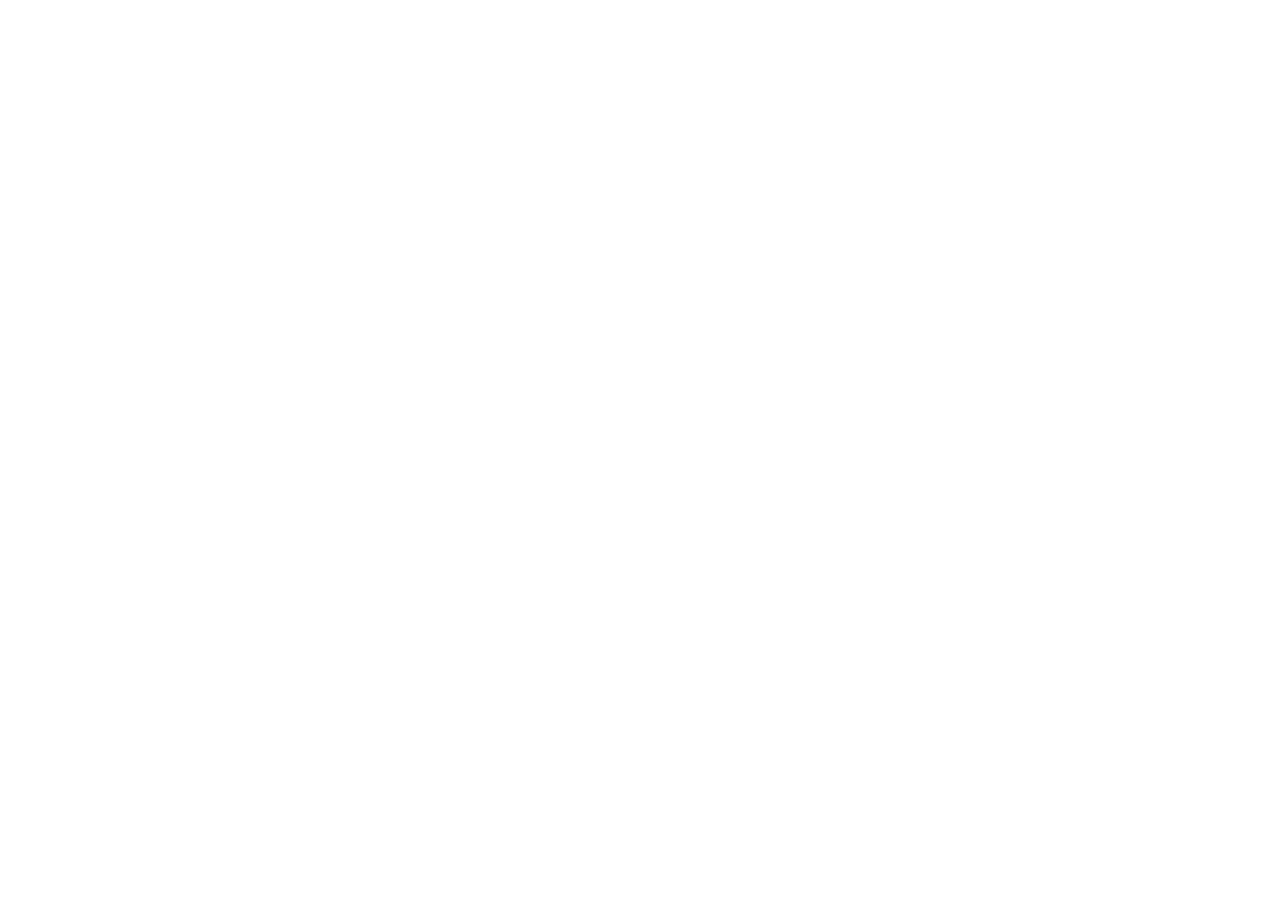
==== fortune.html @ e2950552 "start fortune page" ====
<!Doctype html>
<html>
  <head>
  <title>Fortune</title>
    <meta charset="utf-8">
    <link rel="stylesheet" href="css/fortune-styles.css">
    <meta name="description" content="Fortune magazint - Bitter Sweets.">
    <link href='https://fonts.googleapis.com/css?family=Kadwa' rel='stylesheet' type='text/css'>
    <link href='https://fonts.googleapis.com/css?family=Roboto:400' rel='stylesheet' type='text/css'>
  </head>
  <body>
    <div class="wrapper">
<!-- date volume -->
      <header class="header1"></header>
<!-- fortune -->
      <header class="header2"></header>
<!-- top section -->
      <section class="col-1"></article>
        <article class="col-2"></article>
        <article class="col-3"></article>
<!-- bottom section -->
      <section class="lower-3-col-outer">
        <article class="lower-3-col-1"></article>
        <article class="lower-3-col-2"></article>
        <article class="lower-3-col-3"></article>
      </section>
<!-- footer -->
      <footer class="footer1"></footer>
      <footer class="footer2"></footer>
    </div>
  </body>
</html>
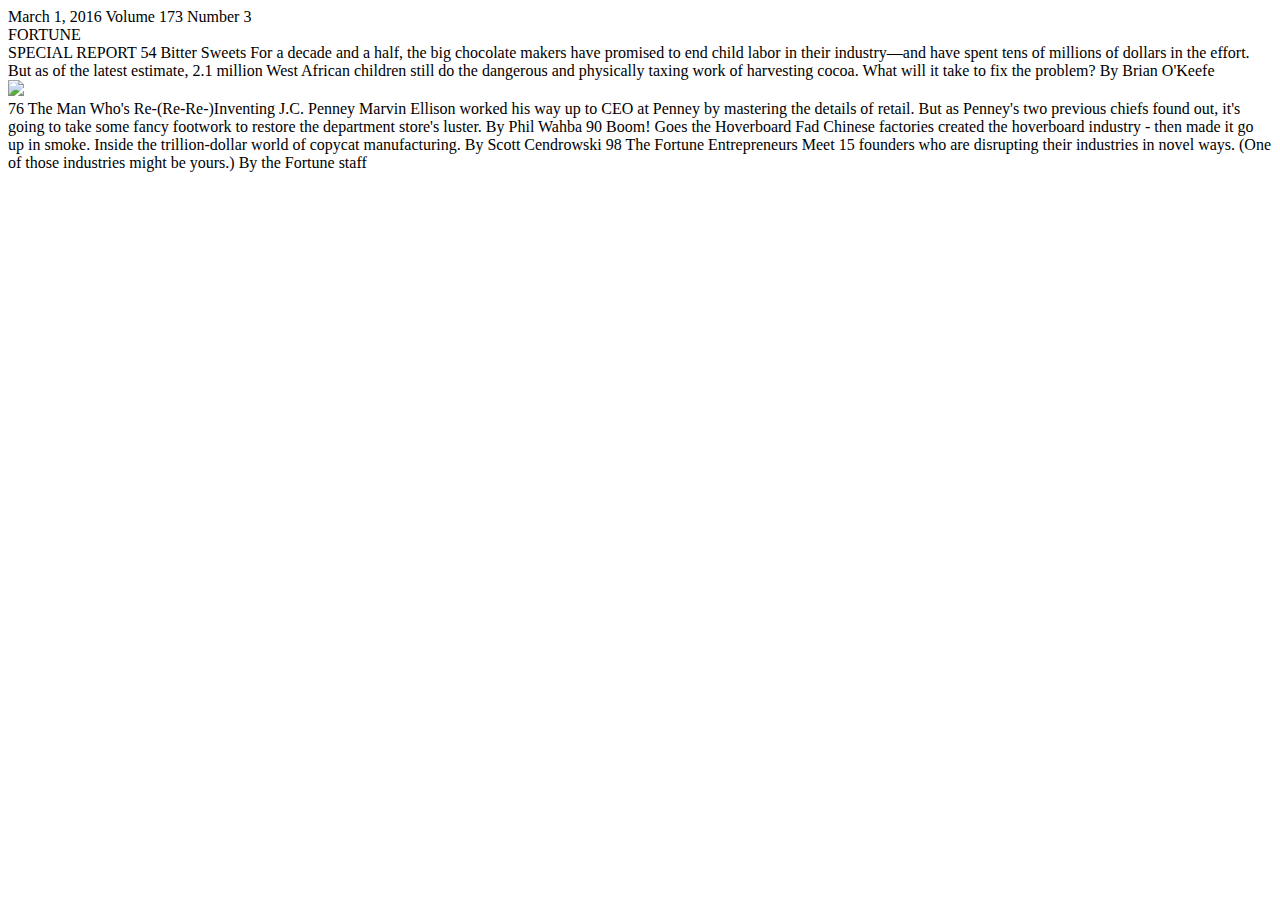
==== commit 31c73bd5: "start top section" ====
--- a/fortune.html
+++ b/fortune.html
@@ -11,18 +11,37 @@
   <body>
     <div class="wrapper">
 <!-- date volume -->
-      <header class="header1"></header>
+      <header class="header1">March 1, 2016 Volume 173 Number 3</header>
 <!-- fortune -->
-      <header class="header2"></header>
+      <header class="header2">FORTUNE</header>
 <!-- top section -->
-      <section class="col-1"></article>
-        <article class="col-2"></article>
-        <article class="col-3"></article>
+      <section>
+        <article class="col-1">SPECIAL REPORT
+        54
+        Bitter Sweets
+        For a decade and a half, the big chocolate makers have promised to end child labor in their industry—and have spent tens of millions of dollars in the effort. But as of the latest estimate, 2.1 million West African children still do the dangerous and physically taxing work of harvesting cocoa. What will it take to fix the problem?
+        By Brian O'Keefe</article>
+        <article class="col-2"><img src="images/bitter-sweets.jpg"></article>
+        <article class="col-3">76
+        The Man Who's Re-(Re-Re-)Inventing J.C. Penney
+        Marvin Ellison worked his way up to CEO at Penney by mastering the details of retail. But as Penney's two previous chiefs found out, it's going to take some fancy footwork to restore the department store's luster.
+        By Phil Wahba
+
+        90
+        Boom! Goes the Hoverboard Fad
+        Chinese factories created the hoverboard industry - then made it go up in smoke. Inside the trillion-dollar world of copycat manufacturing.
+        By Scott Cendrowski
+
+        98
+        The Fortune Entrepreneurs
+        Meet 15 founders who are disrupting their industries in novel ways. (One of those industries might be yours.)
+        By the Fortune staff</article>
+      </section>
 <!-- bottom section -->
-      <section class="lower-3-col-outer">
-        <article class="lower-3-col-1"></article>
-        <article class="lower-3-col-2"></article>
-        <article class="lower-3-col-3"></article>
+      <section class="lower-section-wrapper">
+        <article class="lower-section-col-1"></article>
+        <article class="lower-section-col-2"></article>
+        <article class="lower-section-col-3"></article>
       </section>
 <!-- footer -->
       <footer class="footer1"></footer>
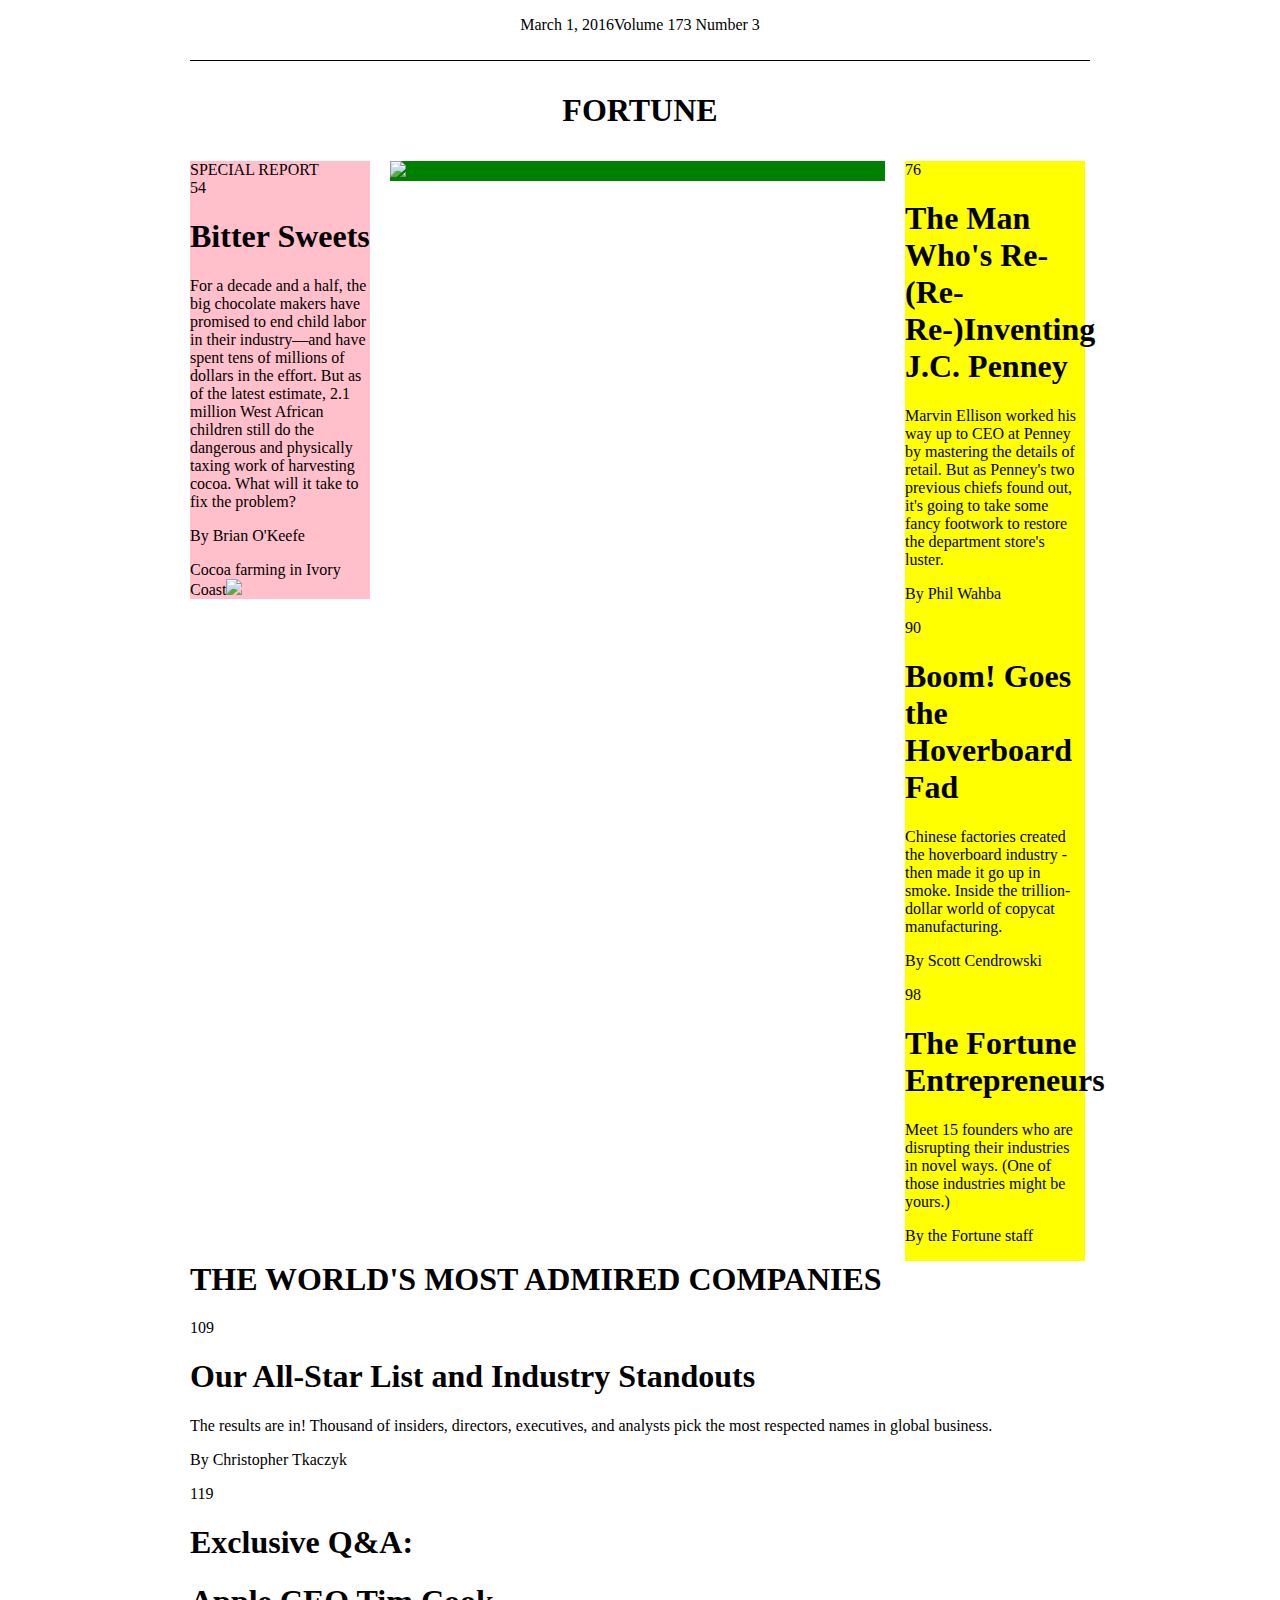
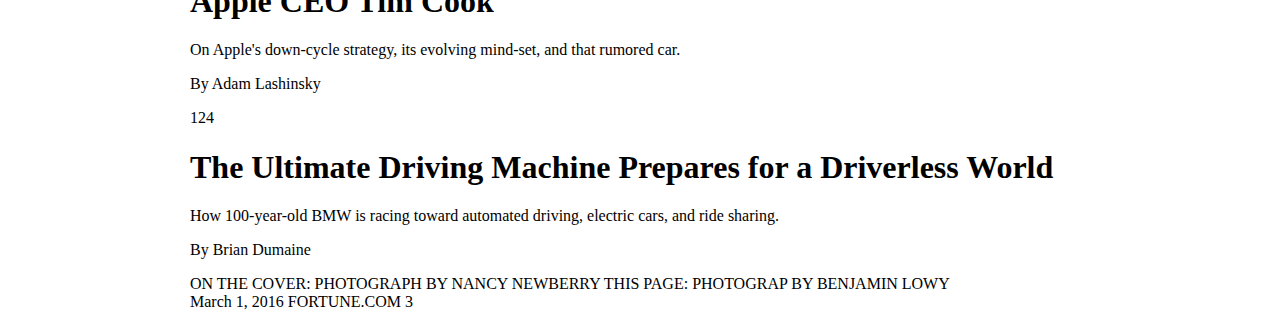
==== commit 1937c3d7: "add styles to content" ====
--- a/fortune.html
+++ b/fortune.html
@@ -4,48 +4,68 @@
   <title>Fortune</title>
     <meta charset="utf-8">
     <link rel="stylesheet" href="css/fortune-styles.css">
-    <meta name="description" content="Fortune magazint - Bitter Sweets.">
-    <link href='https://fonts.googleapis.com/css?family=Kadwa' rel='stylesheet' type='text/css'>
-    <link href='https://fonts.googleapis.com/css?family=Roboto:400' rel='stylesheet' type='text/css'>
+    <meta name="description" content="Fortune magazine - Bitter Sweets.">
+    <link href='https://fonts.googleapis.com/css?family=Advent+Pro:400' rel='stylesheet' type='text/css'>
+    <link href='https://fonts.googleapis.com/css?family=Roboto:400,700' rel='stylesheet' type='text/css'>
+    <link href='https://fonts.googleapis.com/css?family=PT+Serif:400,400italic' rel='stylesheet' type='text/css'>
+    <link href='https://fonts.googleapis.com/css?family=Playfair+Display:400,700' rel='stylesheet' type='text/css'>
   </head>
   <body>
     <div class="wrapper">
 <!-- date volume -->
-      <header class="header1">March 1, 2016 Volume 173 Number 3</header>
+      <header class="header1"><p><span class="padding-right">March 1, 2016</span><span class="padding-right">Volume 173</span> Number 3</p></header>
 <!-- fortune -->
-      <header class="header2">FORTUNE</header>
+      <header class="header2"><h1>FORTUNE</h1></header>
 <!-- top section -->
       <section>
-        <article class="col-1">SPECIAL REPORT
-        54
-        Bitter Sweets
-        For a decade and a half, the big chocolate makers have promised to end child labor in their industry—and have spent tens of millions of dollars in the effort. But as of the latest estimate, 2.1 million West African children still do the dangerous and physically taxing work of harvesting cocoa. What will it take to fix the problem?
-        By Brian O'Keefe</article>
+        <article class="col-1">
+          <div class="bold padding-bottom">SPECIAL REPORT</div>
+          <span class="page-number bump-up-font">54</span>
+          <h1 class="bump-up-font">Bitter Sweets</h1>
+          <p>For a decade and a half, the big chocolate makers have promised to end child labor in their industry—and have spent tens of millions of dollars in the effort. But as of the latest estimate, 2.1 million West African children still do the dangerous and physically taxing work of harvesting cocoa. What will it take to fix the problem?</p>
+          <p><span class="serif-italic">By Brian O'Keefe</span></p>
+          <div class="caption absolute">Cocoa farming in Ivory Coast<img src="images/arrow.png"></div>
+        </article>
         <article class="col-2"><img src="images/bitter-sweets.jpg"></article>
-        <article class="col-3">76
-        The Man Who's Re-(Re-Re-)Inventing J.C. Penney
-        Marvin Ellison worked his way up to CEO at Penney by mastering the details of retail. But as Penney's two previous chiefs found out, it's going to take some fancy footwork to restore the department store's luster.
-        By Phil Wahba
+        <article class="col-3">
+          <span class="page-number">76</span>
+          <h1>The Man Who's Re-(Re-Re-)Inventing J.C. Penney</h1>
+          <p>Marvin Ellison worked his way up to CEO at Penney by mastering the details of retail. But as Penney's two previous chiefs found out, it's going to take some fancy footwork to restore the department store's luster.</p>
+          <p class="serif-italic">By Phil Wahba</p>
+          <span class="page-number">90</span>
+          <h1>Boom! Goes the Hoverboard Fad</h1>
+          <p>Chinese factories created the hoverboard industry - then made it go up in smoke. Inside the trillion-dollar world of copycat manufacturing.</p>
+          <p class="serif-italic">By Scott Cendrowski</p>
 
-        90
-        Boom! Goes the Hoverboard Fad
-        Chinese factories created the hoverboard industry - then made it go up in smoke. Inside the trillion-dollar world of copycat manufacturing.
-        By Scott Cendrowski
-
-        98
-        The Fortune Entrepreneurs
-        Meet 15 founders who are disrupting their industries in novel ways. (One of those industries might be yours.)
-        By the Fortune staff</article>
+          <span class="page-number">98</span>
+          <h1>The Fortune Entrepreneurs</h1>
+          <p>Meet 15 founders who are disrupting their industries in novel ways. (One of those industries might be yours.)</p>
+          <p class="serif-italic">By the Fortune staff</p>
+        </article>
       </section>
 <!-- bottom section -->
       <section class="lower-section-wrapper">
-        <article class="lower-section-col-1"></article>
-        <article class="lower-section-col-2"></article>
-        <article class="lower-section-col-3"></article>
+        <article class="lower-section-heading"><h1>THE WORLD'S MOST ADMIRED COMPANIES</h1></article>
+        <article class="lower-section-col">
+          <span class="page-number">109</span>
+          <h1>Our All-Star List and Industry Standouts</h1>
+          <p>The results are in! Thousand of insiders, directors, executives, and analysts pick the most respected names in global business.</p>
+          <p class="serif-italic">By Christopher Tkaczyk</p></article>
+        <article class="lower-section-col">
+          <span class="page-number">119</span>
+          <h1>Exclusive Q&A:</h1>
+          <h1>Apple CEO Tim Cook</h1>
+          <p>On Apple's down-cycle strategy, its evolving mind-set, and that rumored car.</p>
+          <p class="serif-italic">By Adam Lashinsky</p></article>
+        <article class="lower-section-col">
+          <span class="page-number">124</span>
+          <h1>The Ultimate Driving Machine Prepares for a Driverless World</h1>
+          <p>How 100-year-old BMW is racing toward automated driving, electric cars, and ride sharing.</p>
+          <p class="serif-italic">By Brian Dumaine</p></article>
       </section>
 <!-- footer -->
-      <footer class="footer1"></footer>
-      <footer class="footer2"></footer>
+      <footer class="footer1">ON THE COVER: PHOTOGRAPH BY NANCY NEWBERRY   THIS PAGE: PHOTOGRAP BY BENJAMIN LOWY</footer>
+      <footer class="footer2">March 1, 2016 FORTUNE.COM  3</footer>
     </div>
   </body>
 </html>
--- a/css/fortune-styles.css
+++ b/css/fortune-styles.css
@@ -0,0 +1,71 @@
+*, *:after, *:before {
+ box-sizing: border-box;
+}
+
+.wrapper {
+width: 900px;
+margin: 0 auto;
+}
+
+.header1{
+text-align: center;
+border-bottom: 1px solid black;
+padding-bottom: 10px;
+}
+
+.header2 {
+text-align: center;
+padding: 10px 0 10px 0;
+
+}
+
+.col-1 {
+width: 20%;
+float: left;
+background-color: pink;
+}
+
+.col-2 {
+width: 55%;
+float: left;
+background-color: green;
+margin: 0 20px 0 20px;
+}
+
+.col-3 {
+width: 20%;
+float: left;
+background-color: yellow;
+}
+
+img {
+width: 100%;
+}
+
+/*[class*="col-"]:after {
+  content: "";
+  display: table;
+  clear: both;
+}*/
+
+.lower-section-wrapper {
+width: 100%
+}
+
+.lower-section-col-1 {
+float: left;
+width: 33%;
+
+}
+
+.lower-section-col-2 {
+float: left;
+width: 33%
+
+}
+
+.lower-section-col-3 {
+float: left;
+width: 33%
+
+}
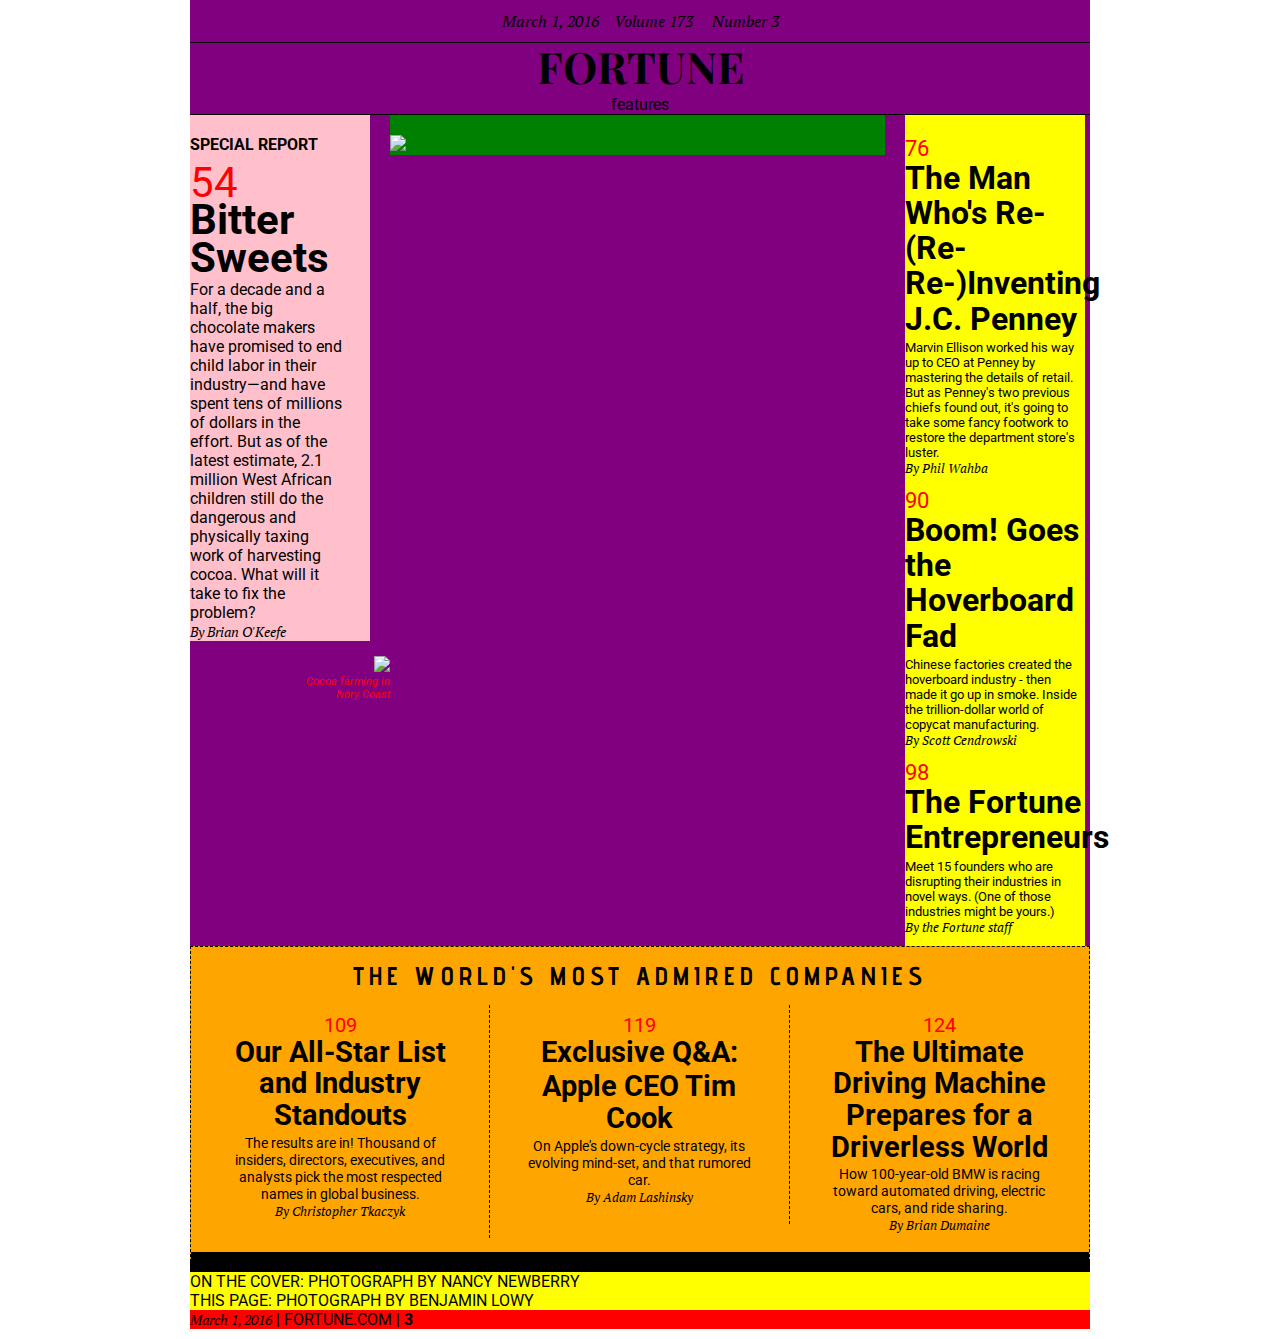
==== commit da1ac96e: "more styling to text elements" ====
--- a/fortune.html
+++ b/fortune.html
@@ -15,7 +15,10 @@
 <!-- date volume -->
       <header class="header1"><p><span class="padding-right">March 1, 2016</span><span class="padding-right">Volume 173</span> Number 3</p></header>
 <!-- fortune -->
-      <header class="header2"><h1>FORTUNE</h1></header>
+      <header class="header2">
+        <h1>FORTUNE</h1>
+        <p class="absolute3">features</p>
+      </header>
 <!-- top section -->
       <section>
         <article class="col-1">
@@ -24,7 +27,7 @@
           <h1 class="bump-up-font">Bitter Sweets</h1>
           <p>For a decade and a half, the big chocolate makers have promised to end child labor in their industry—and have spent tens of millions of dollars in the effort. But as of the latest estimate, 2.1 million West African children still do the dangerous and physically taxing work of harvesting cocoa. What will it take to fix the problem?</p>
           <p><span class="serif-italic">By Brian O'Keefe</span></p>
-          <div class="caption absolute">Cocoa farming in Ivory Coast<img src="images/arrow.png"></div>
+          <div class="caption absolute"><span class="absolute2"><img src="images/arrow.png"></span><p>Cocoa farming in Ivory Coast</p></div>
         </article>
         <article class="col-2"><img src="images/bitter-sweets.jpg"></article>
         <article class="col-3">
@@ -53,7 +56,7 @@
           <p class="serif-italic">By Christopher Tkaczyk</p></article>
         <article class="lower-section-col">
           <span class="page-number">119</span>
-          <h1>Exclusive Q&A:</h1>
+          <h1>Exclusive Q&amp;A:</h1>
           <h1>Apple CEO Tim Cook</h1>
           <p>On Apple's down-cycle strategy, its evolving mind-set, and that rumored car.</p>
           <p class="serif-italic">By Adam Lashinsky</p></article>
@@ -64,8 +67,8 @@
           <p class="serif-italic">By Brian Dumaine</p></article>
       </section>
 <!-- footer -->
-      <footer class="footer1">ON THE COVER: PHOTOGRAPH BY NANCY NEWBERRY   THIS PAGE: PHOTOGRAP BY BENJAMIN LOWY</footer>
-      <footer class="footer2">March 1, 2016 FORTUNE.COM  3</footer>
+      <footer class="footer1"><div class="float-left"><p>ON THE COVER: PHOTOGRAPH BY NANCY NEWBERRY</p></div><div class="float-right"><p>THIS PAGE: PHOTOGRAPH BY BENJAMIN LOWY</p></div></footer>
+      <footer class="footer2"><p><span class="serif-italic">March 1, 2016</span> <span class="red">|</span> FORTUNE.COM <span class="red">|</span><span class="bold"> 3</span></p></footer>
     </div>
   </body>
 </html>
--- a/css/fortune-styles.css
+++ b/css/fortune-styles.css
@@ -1,71 +1,177 @@
 *, *:after, *:before {
- box-sizing: border-box;
+  box-sizing: border-box;
+  margin: 0;
+  padding: 0;
+}
+
+h1 {
+  line-height: 1.1em;
+  padding-bottom: .1em;
+}
+
+body {
+  font-family: 'Roboto', sans-serif;
 }
 
 .wrapper {
-width: 900px;
-margin: 0 auto;
+  width: 900px;
+  margin: 0 auto;
+  background-color: purple;
 }
 
-.header1{
-text-align: center;
-border-bottom: 1px solid black;
-padding-bottom: 10px;
+.header1 {
+  text-align: center;
+  padding: 10px 0 10px 0;
+}
+
+.header1 p {
+  font-family: 'PT Serif', serif;
+  font-style: italic;
 }
 
 .header2 {
-text-align: center;
-padding: 10px 0 10px 0;
+  text-align: center;
+  border-top: 1px solid black;
+  border-bottom: 1px solid black;
+}
 
+.header2 h1 {
+  font-family: 'Playfair Display', serif;
+  font-size: 2.7em;
 }
 
 .col-1 {
-width: 20%;
-float: left;
-background-color: pink;
+  width: 20%;
+  float: left;
+  background-color: pink;
+  padding: 20px 25px 0 0;
+  position: relative;
+}
+
+.col-1 p {
+  font-size: 1em;
+}
+
+.caption {
+  text-align: right;
+  font-size: .7em;
+  color: red;
+  padding: 15px 0;
+  font-style: italic;
+}
+
+.absolute {
+  position: absolute;
+  right: -20px;
+  width: 100px;
 }
 
 .col-2 {
-width: 55%;
-float: left;
-background-color: green;
-margin: 0 20px 0 20px;
+  width: 55%;
+  float: left;
+  background-color: green;
+  margin: 0 20px 0 20px;
+  padding-top: 20px;
 }
 
 .col-3 {
-width: 20%;
-float: left;
-background-color: yellow;
+  width: 20%;
+  float: left;
+  padding-top: 20px;
+  background-color: yellow;
+}
+
+.col-3 p{
+  font-size: .8em;
 }
 
 img {
-width: 100%;
+  width: 100%;
 }
 
-/*[class*="col-"]:after {
+section {
+  clear: both;
+}
+
+.lower-section-wrapper:after {
   content: "";
   display: table;
   clear: both;
-}*/
+}
 
 .lower-section-wrapper {
-width: 100%
+  border-left: 1px dashed black;
+  border-top: 1px dashed black;
+  border-right: 1px dashed black;
+  border-bottom: 20px solid black;
+  background-color: orange;
 }
 
-.lower-section-col-1 {
-float: left;
-width: 33%;
+.lower-section-heading {
+  width: 100%;
+}
+
+.lower-section-heading h1 {
+  text-align: center;
+  font-family: 'Advent Pro', sans-serif;
+  font-size: 1.6em;
+  letter-spacing: .2em;
+  padding: 15px;
+  margin: 0;
+}
+
+.lower-section-col {
+  float: left;
+  width: 33.33%;
+  padding: 8px 35px;
+  min-height: 180px;
+  border-right: 1px dashed black;
+  text-align: center;
+  font-size: .9em;
+}
+
+.lower-section-col:last-of-type {
+  border-right: 0;
+}
+
+.lower-section-col h1 {
+  font-weight: bold;
+}
+
+.serif-italic {
+  font-family: 'PT Serif', serif;
+  font-style: italic;
+  font-size: .9em;
+  padding-bottom: 10px;
+}
+
+.footer1 {
+  clear: both;
+  background-color: yellow;
 
 }
-
-.lower-section-col-2 {
-float: left;
-width: 33%
-
+.footer2 {
+  background-color: red;
 }
 
-.lower-section-col-3 {
-float: left;
-width: 33%
+.page-number {
+  color: red;
+  font-size: 1.4em;
+}
 
+.padding-right {
+  padding-right: 15px;
 }
+
+.bump-up-font {
+  font-size: 2.6em;
+  line-height: .9em;
+}
+
+.bold {
+  font-weight: bold;
+}
+
+.padding-bottom {
+  padding-bottom: 10px;
+}
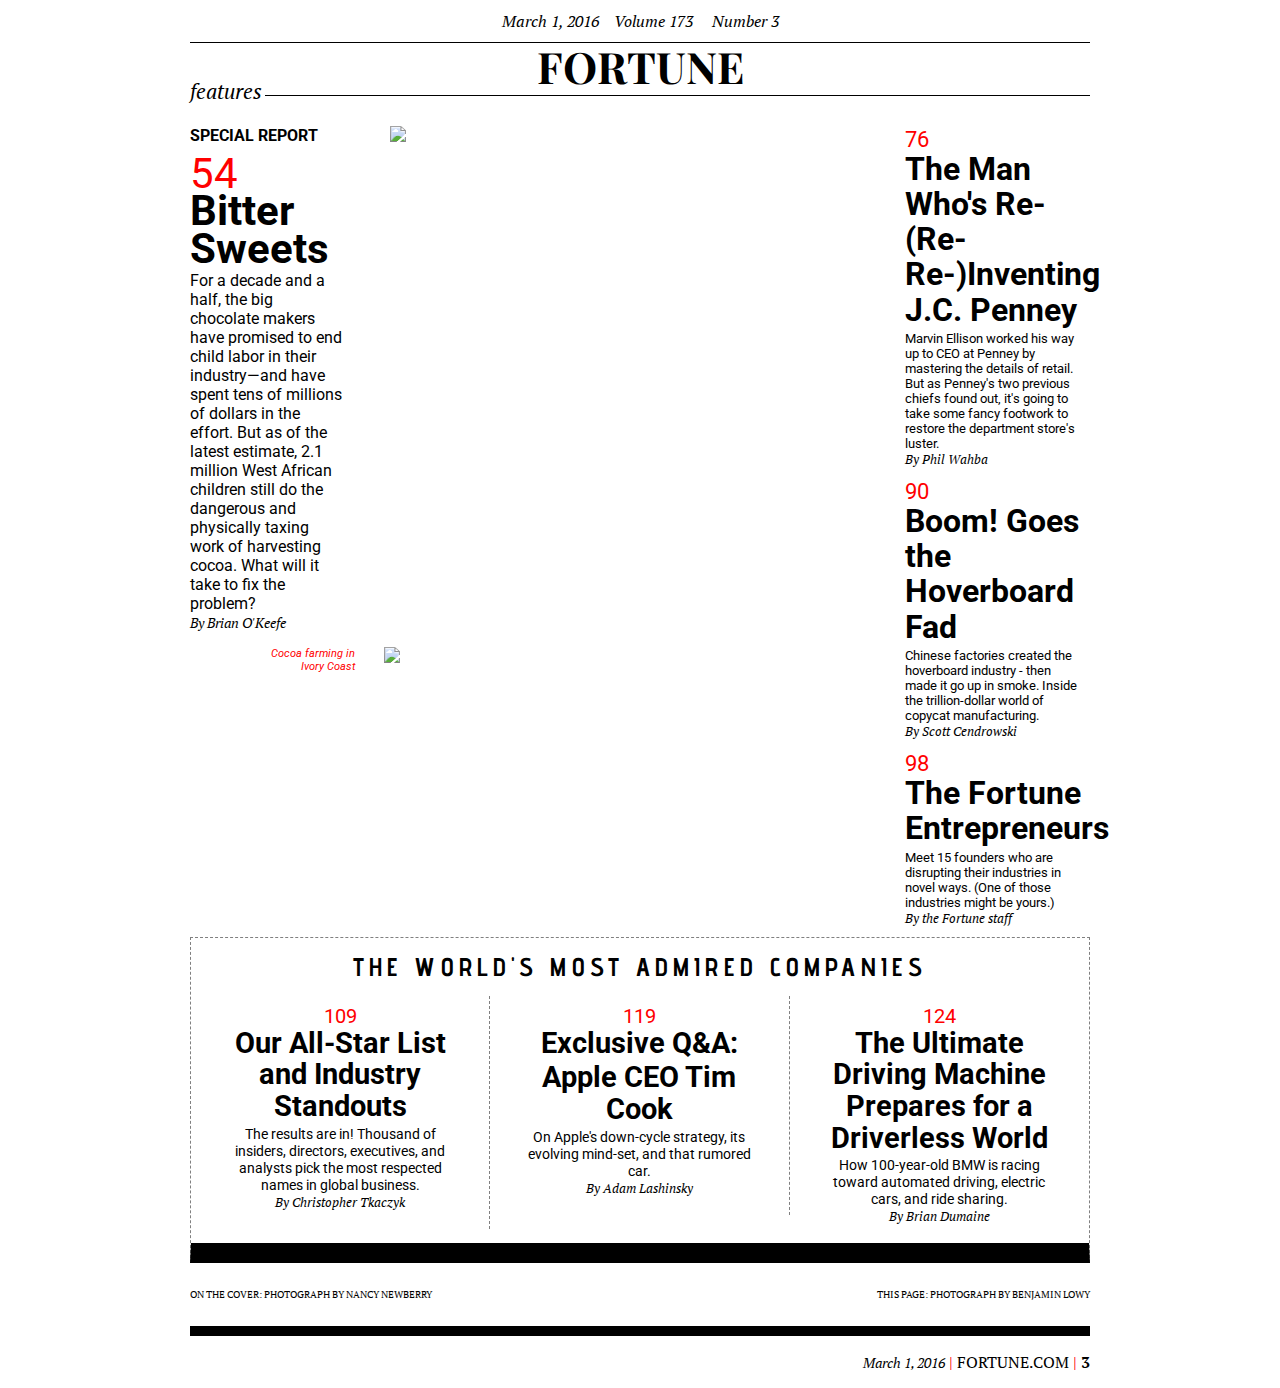
==== commit 5cc5256f: "additional styles added to provide more styling to text" ====
--- a/fortune.html
+++ b/fortune.html
@@ -16,7 +16,7 @@
       <header class="header1"><p><span class="padding-right">March 1, 2016</span><span class="padding-right">Volume 173</span> Number 3</p></header>
 <!-- fortune -->
       <header class="header2">
-        <h1>FORTUNE</h1>
+        <h1><span>FORTUNE</span></h1>
         <p class="absolute3">features</p>
       </header>
 <!-- top section -->
@@ -41,9 +41,9 @@
           <p class="serif-italic">By Scott Cendrowski</p>
 
           <span class="page-number">98</span>
-          <h1>The Fortune Entrepreneurs</h1>
+          <h1>The <span class="italic">Fortune</span> Entrepreneurs</h1>
           <p>Meet 15 founders who are disrupting their industries in novel ways. (One of those industries might be yours.)</p>
-          <p class="serif-italic">By the Fortune staff</p>
+          <p class="serif-italic">By the<span class="not-italic"> Fortune</span> staff</p>
         </article>
       </section>
 <!-- bottom section -->
@@ -67,7 +67,7 @@
           <p class="serif-italic">By Brian Dumaine</p></article>
       </section>
 <!-- footer -->
-      <footer class="footer1"><div class="float-left"><p>ON THE COVER: PHOTOGRAPH BY NANCY NEWBERRY</p></div><div class="float-right"><p>THIS PAGE: PHOTOGRAPH BY BENJAMIN LOWY</p></div></footer>
+      <footer class="footer1"><div class="float-left"><p>ON THE COVER: <span class="reduce-font">PHOTOGRAPH BY</span><span class="photo-name"> NANCY NEWBERRY</span></p></div><div class="float-right"><p>THIS PAGE:<span class="reduce-font"> PHOTOGRAPH</span><span class="photo-name"> BY BENJAMIN LOWY</span></p></div></footer>
       <footer class="footer2"><p><span class="serif-italic">March 1, 2016</span> <span class="red">|</span> FORTUNE.COM <span class="red">|</span><span class="bold"> 3</span></p></footer>
     </div>
   </body>
--- a/css/fortune-styles.css
+++ b/css/fortune-styles.css
@@ -16,7 +16,7 @@
 .wrapper {
   width: 900px;
   margin: 0 auto;
-  background-color: purple;
+  /*background-color: purple;*/
 }
 
 .header1 {
@@ -30,21 +30,22 @@
 }
 
 .header2 {
-  text-align: center;
   border-top: 1px solid black;
   border-bottom: 1px solid black;
+  position: relative;
 }
 
 .header2 h1 {
   font-family: 'Playfair Display', serif;
   font-size: 2.7em;
+  text-align: center;
 }
 
 .col-1 {
   width: 20%;
   float: left;
-  background-color: pink;
-  padding: 20px 25px 0 0;
+  /*background-color: pink;*/
+  padding: 30px 25px 0 0;
   position: relative;
 }
 
@@ -62,30 +63,47 @@
 
 .absolute {
   position: absolute;
-  right: -20px;
+  right: 15px;
   width: 100px;
+}
+
+.absolute2 {
+  position: absolute;
+  right: -45px;
+  width: 100px;
+}
+
+.absolute3 {
+  position: absolute;
+  width: 75px;
+  background-color: white;
+  bottom: -10px;
+  z-index: 999;
+  font-style: italic;
+  font-size: 1.3em;
+  font-family: 'PT Serif', serif;
 }
 
 .col-2 {
   width: 55%;
   float: left;
-  background-color: green;
-  margin: 0 20px 0 20px;
-  padding-top: 20px;
+  /*background-color: green;*/
+  margin: 0 20px 20px 20px;
+  padding-top: 30px;
 }
 
 .col-3 {
   width: 20%;
   float: left;
-  padding-top: 20px;
-  background-color: yellow;
+  padding-top: 30px;
+  /*background-color: yellow;*/
 }
 
 .col-3 p{
   font-size: .8em;
 }
 
-img {
+.col-2 img {
   width: 100%;
 }
 
@@ -100,11 +118,11 @@
 }
 
 .lower-section-wrapper {
-  border-left: 1px dashed black;
-  border-top: 1px dashed black;
-  border-right: 1px dashed black;
+  border-left: 1px dashed gray;
+  border-top: 1px dashed gray;
+  border-right: 1px dashed gray;
   border-bottom: 20px solid black;
-  background-color: orange;
+  /*background-color: orange;*/
 }
 
 .lower-section-heading {
@@ -125,7 +143,7 @@
   width: 33.33%;
   padding: 8px 35px;
   min-height: 180px;
-  border-right: 1px dashed black;
+  border-right: 1px dashed gray;
   text-align: center;
   font-size: .9em;
 }
@@ -147,11 +165,31 @@
 
 .footer1 {
   clear: both;
-  background-color: yellow;
-
-}
+  /*background-color: yellow;*/
+  border-bottom: 10px solid black;
+}
+
+.footer1 p {
+  font-family: 'PT Serif', serif;
+  font-size: .6em;
+  padding: 25px 0;
+}
+
+.footer1::after {
+  content: "";
+  display: table;
+  clear: both;
+}
+
 .footer2 {
-  background-color: red;
+  /*background-color: red;*/
+  padding: 15px 0;
+  text-align: right;
+  clear: both;
+}
+
+.footer2 p {
+  font-family: 'PT Serif', serif;
 }
 
 .page-number {
@@ -175,3 +213,15 @@
 .padding-bottom {
   padding-bottom: 10px;
 }
+
+.red {
+  color: red;
+}
+
+.float-left {
+  float: left;
+}
+
+.float-right {
+  float: right;
+}
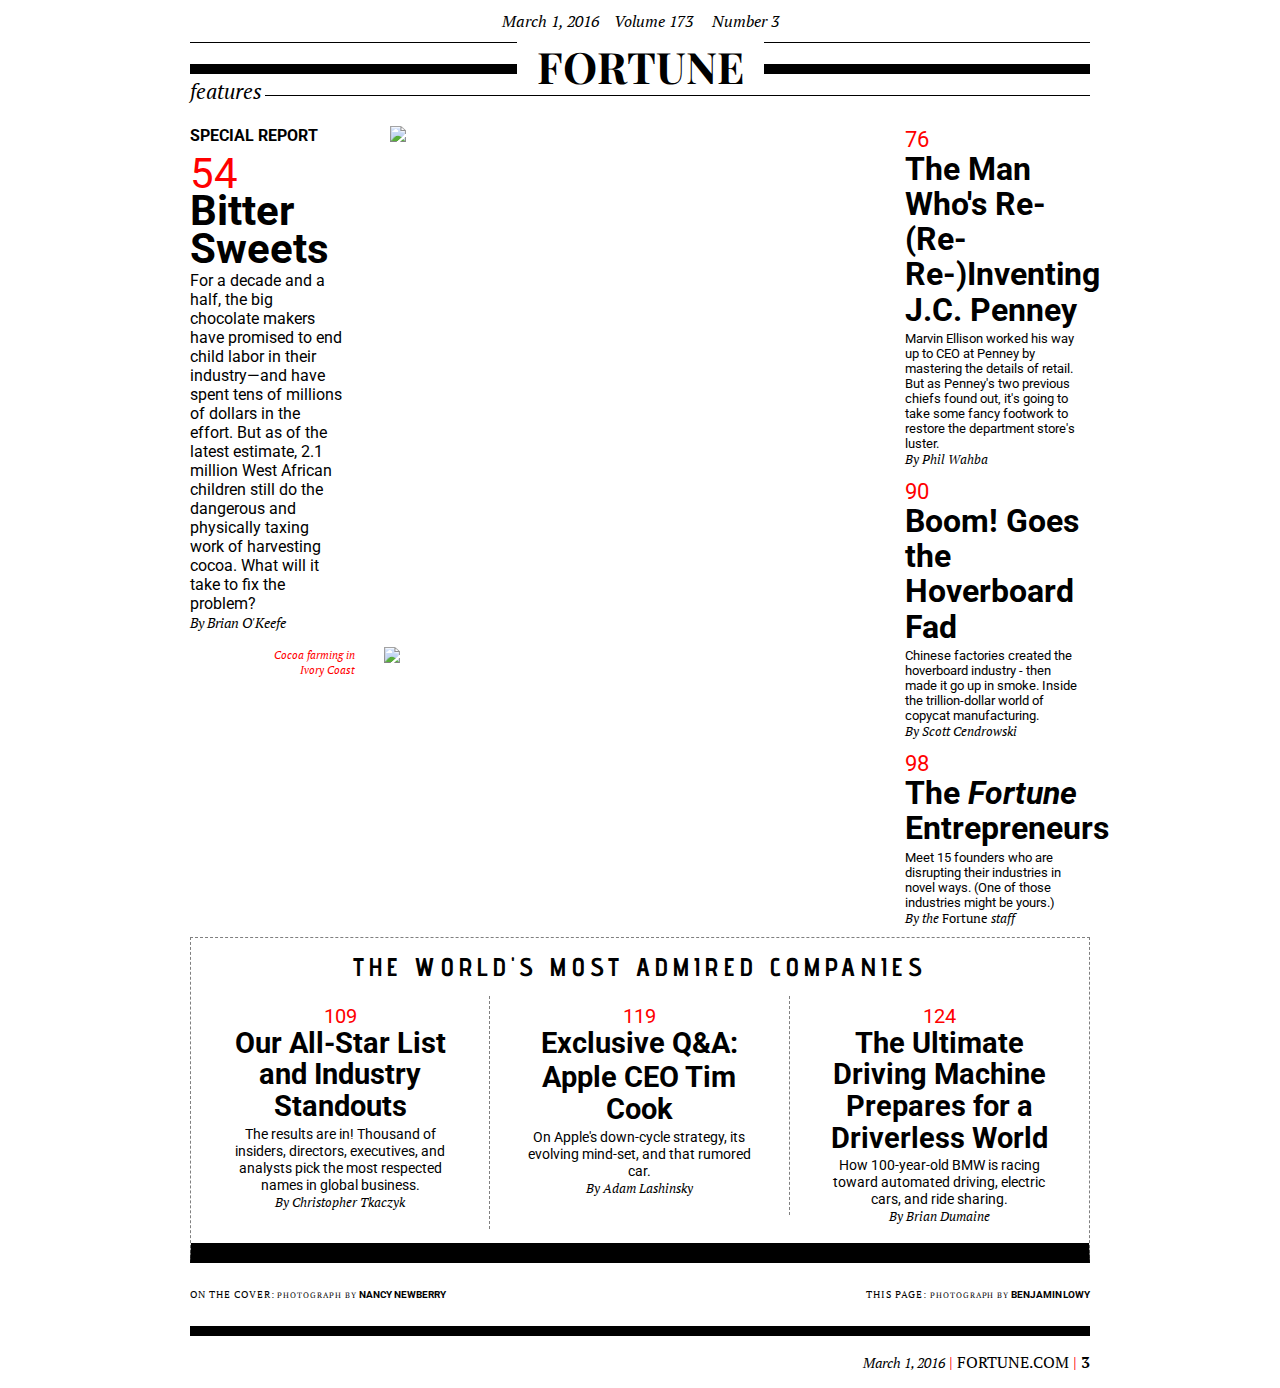
==== commit a424cb01: "add arrow graphic" ====
--- a/fortune.html
+++ b/fortune.html
@@ -67,7 +67,7 @@
           <p class="serif-italic">By Brian Dumaine</p></article>
       </section>
 <!-- footer -->
-      <footer class="footer1"><div class="float-left"><p>ON THE COVER: <span class="reduce-font">PHOTOGRAPH BY</span><span class="photo-name"> NANCY NEWBERRY</span></p></div><div class="float-right"><p>THIS PAGE:<span class="reduce-font"> PHOTOGRAPH</span><span class="photo-name"> BY BENJAMIN LOWY</span></p></div></footer>
+      <footer class="footer1"><div class="float-left"><p>ON THE COVER: <span class="reduce-font">PHOTOGRAPH BY</span><span class="photo-name"> NANCY NEWBERRY</span></p></div><div class="float-right"><p>THIS PAGE:<span class="reduce-font"> PHOTOGRAPH BY</span><span class="photo-name"> BENJAMIN LOWY</span></p></div></footer>
       <footer class="footer2"><p><span class="serif-italic">March 1, 2016</span> <span class="red">|</span> FORTUNE.COM <span class="red">|</span><span class="bold"> 3</span></p></footer>
     </div>
   </body>
--- a/css/fortune-styles.css
+++ b/css/fortune-styles.css
@@ -39,6 +39,24 @@
   font-family: 'Playfair Display', serif;
   font-size: 2.7em;
   text-align: center;
+}
+
+.header2 h1:before {
+	content: "";
+	display: block;
+	border-top: solid 10px black;
+	width: 100%;
+	height: 1px;
+	position: absolute;
+	top: 40%;
+	z-index: 1;
+}
+
+.header2 h1 span {
+	background: #fff;
+	padding: 0 20px;
+	position: relative;
+	z-index: 5;
 }
 
 .col-1 {
@@ -59,6 +77,7 @@
   color: red;
   padding: 15px 0;
   font-style: italic;
+  font-family: 'PT Serif', serif;
 }
 
 .absolute {
@@ -171,8 +190,19 @@
 
 .footer1 p {
   font-family: 'PT Serif', serif;
+  letter-spacing: .1em;
   font-size: .6em;
   padding: 25px 0;
+}
+
+.reduce-font {
+  font-size: 8px;
+}
+
+.photo-name {
+  font-family: 'Roboto', sans-serif;
+  font-weight: bold;
+  letter-spacing: -.01em;
 }
 
 .footer1::after {
@@ -225,3 +255,11 @@
 .float-right {
   float: right;
 }
+
+.italic {
+  font-style: italic;
+}
+
+.not-italic {
+  font-style: normal;
+}
